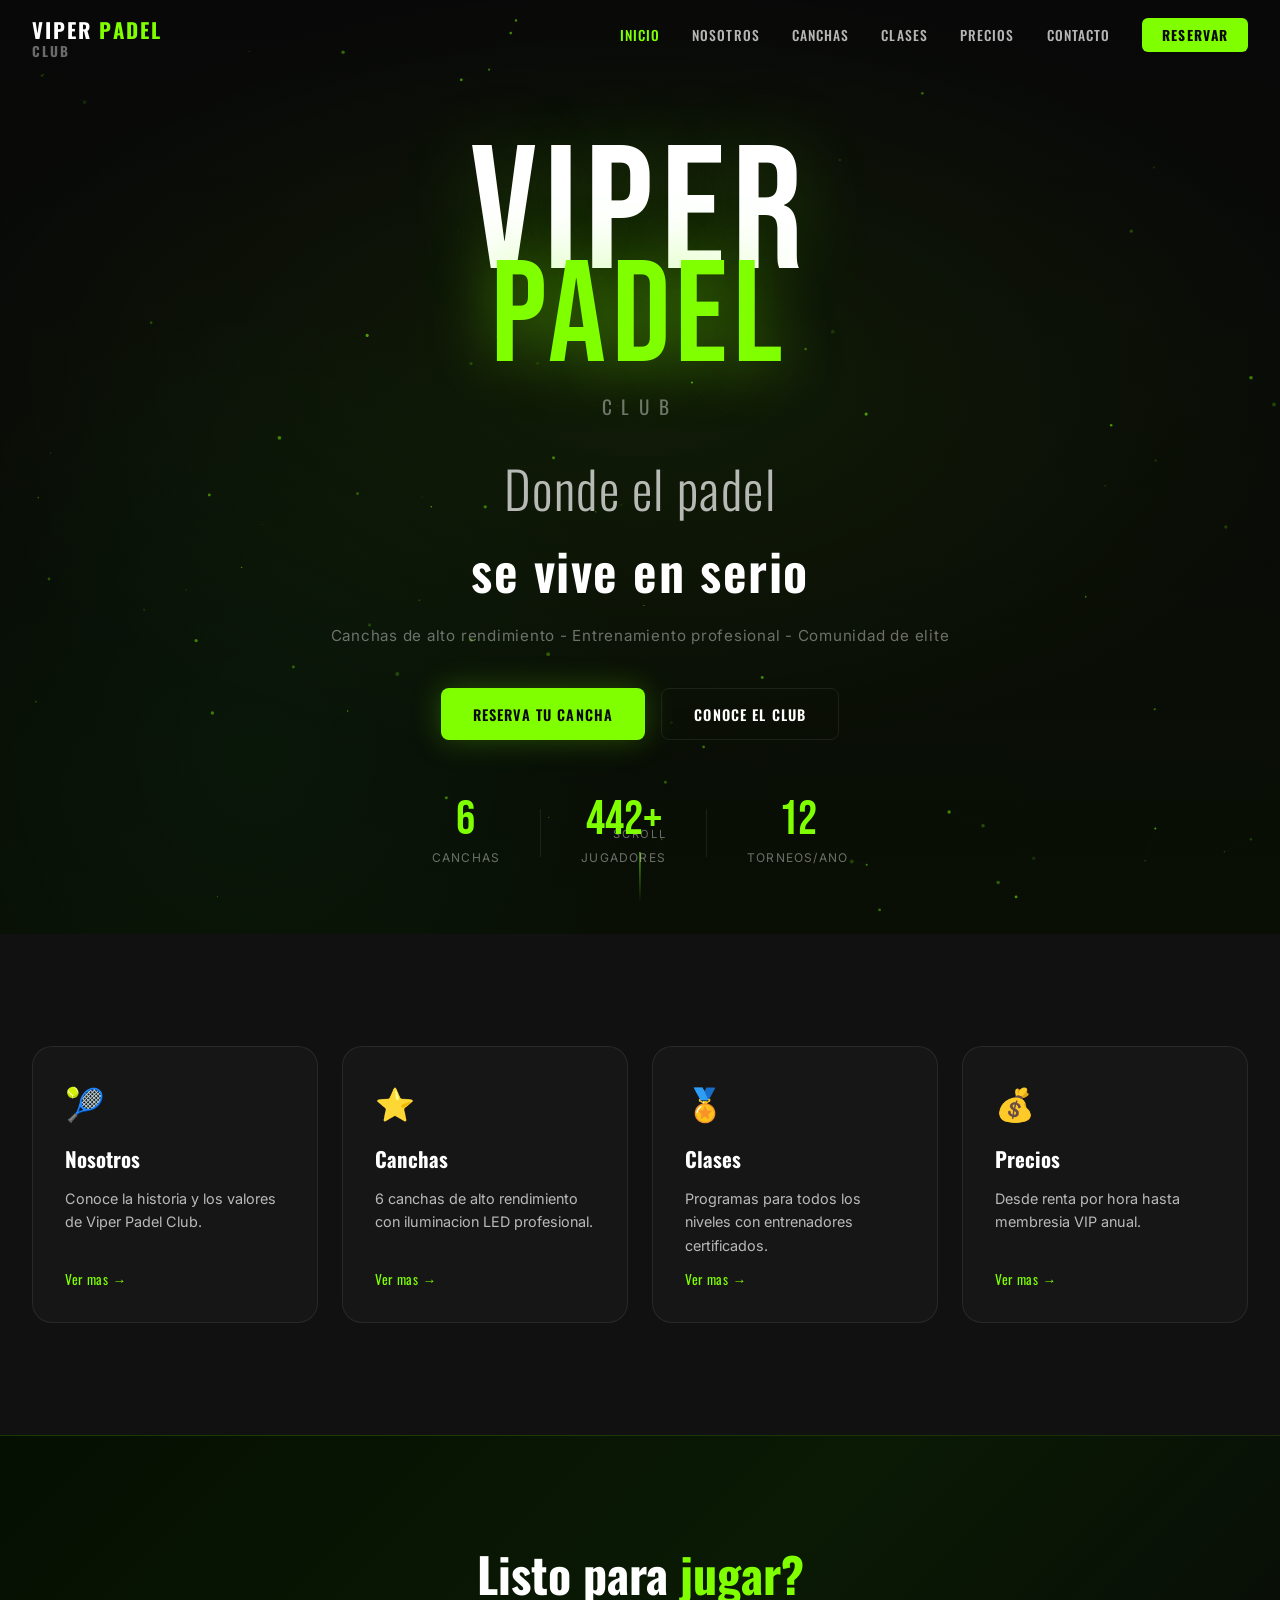
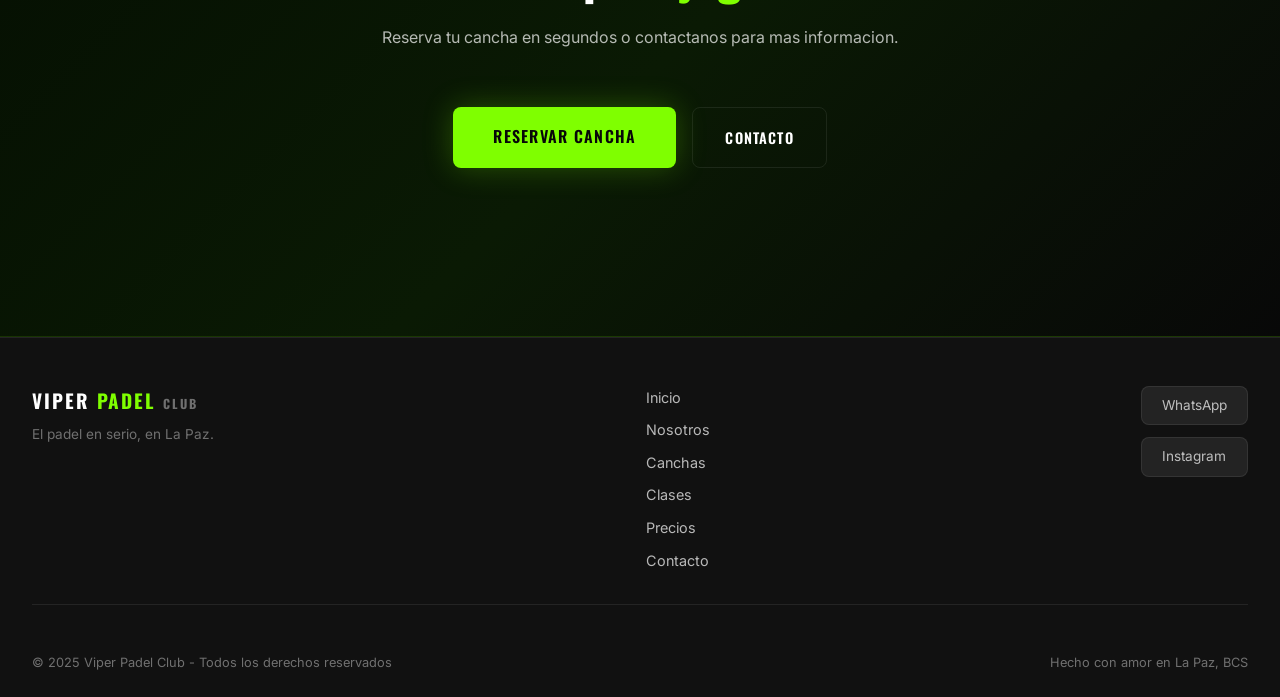
==== docs/index.html @ b4f86f29 "mover a docs para GitHub Pages" ====
<!DOCTYPE html>
<html lang="es">
<head>
  <meta charset="UTF-8" />
  <meta name="viewport" content="width=device-width, initial-scale=1.0" />
  <title>Viper Padel Club</title>
  <link rel="preconnect" href="https://fonts.googleapis.com" />
  <link rel="preconnect" href="https://fonts.gstatic.com" crossorigin />
  <link href="https://fonts.googleapis.com/css2?family=Bebas+Neue&family=Oswald:wght@300;400;500;600;700&family=Inter:wght@300;400;500;600&display=swap" rel="stylesheet" />
  <link rel="stylesheet" href="css/styles.css" />
</head>
<body>

  <!-- NAVBAR -->
  <nav class="navbar" id="navbar">
    <div class="nav-container">
      <a href="index.html" class="nav-logo">
        <span class="logo-text">VIPER <em>PADEL</em> <small>CLUB</small></span>
      </a>
      <button class="nav-toggle" id="navToggle" aria-label="Menu">
        <span></span><span></span><span></span>
      </button>
      <ul class="nav-links" id="navLinks">
        <li><a href="index.html" class="active">Inicio</a></li>
        <li><a href="nosotros.html">Nosotros</a></li>
        <li><a href="canchas.html">Canchas</a></li>
        <li><a href="clases.html">Clases</a></li>
        <li><a href="precios.html">Precios</a></li>
        <li><a href="contacto.html">Contacto</a></li>
        <li><a href="reservar.html" class="nav-cta">Reservar</a></li>
      </ul>
    </div>
  </nav>

  <!-- HERO -->
  <section class="hero" id="hero">
    <div class="hero-bg"></div>
    <div class="hero-particles" id="particles"></div>
    <div class="hero-content">
      <div class="hero-logo">
        <div class="hero-logo-text">
          <span class="viper">VIPER</span>
          <span class="padel">PADEL</span>
          <span class="club-label">CLUB</span>
        </div>
      </div>
      <h1 class="hero-title">Donde el padel<br /><em>se vive en serio</em></h1>
      <p class="hero-sub">Canchas de alto rendimiento - Entrenamiento profesional - Comunidad de elite</p>
      <div class="hero-actions">
        <a href="reservar.html" class="btn btn-primary">Reserva tu cancha</a>
        <a href="nosotros.html" class="btn btn-ghost">Conoce el club</a>
      </div>
      <div class="hero-stats">
        <div class="stat"><span class="stat-n">6</span><span class="stat-l">Canchas</span></div>
        <div class="stat-divider"></div>
        <div class="stat"><span class="stat-n">500+</span><span class="stat-l">Jugadores</span></div>
        <div class="stat-divider"></div>
        <div class="stat"><span class="stat-n">12</span><span class="stat-l">Torneos/ano</span></div>
      </div>
    </div>
    <a href="nosotros.html" class="hero-scroll">
      <span>Scroll</span>
      <div class="scroll-line"></div>
    </a>
  </section>

  <!-- QUICK SECTIONS -->
  <section class="section section-dark">
    <div class="container">
      <div class="quick-grid">
        <a href="nosotros.html" class="quick-card" data-animate>
          <div class="quick-icon">&#127934;</div>
          <h3>Nosotros</h3>
          <p>Conoce la historia y los valores de Viper Padel Club.</p>
          <span class="quick-link">Ver mas &rarr;</span>
        </a>
        <a href="canchas.html" class="quick-card" data-animate>
          <div class="quick-icon">&#11088;</div>
          <h3>Canchas</h3>
          <p>6 canchas de alto rendimiento con iluminacion LED profesional.</p>
          <span class="quick-link">Ver mas &rarr;</span>
        </a>
        <a href="clases.html" class="quick-card" data-animate>
          <div class="quick-icon">&#127941;</div>
          <h3>Clases</h3>
          <p>Programas para todos los niveles con entrenadores certificados.</p>
          <span class="quick-link">Ver mas &rarr;</span>
        </a>
        <a href="precios.html" class="quick-card" data-animate>
          <div class="quick-icon">&#128176;</div>
          <h3>Precios</h3>
          <p>Desde renta por hora hasta membresia VIP anual.</p>
          <span class="quick-link">Ver mas &rarr;</span>
        </a>
      </div>
    </div>
  </section>

  <!-- CTA -->
  <section class="section section-accent">
    <div class="container" style="text-align:center">
      <h2 class="section-title centered" data-animate>Listo para <em>jugar?</em></h2>
      <p class="section-sub centered" data-animate>Reserva tu cancha en segundos o contactanos para mas informacion.</p>
      <div class="hero-actions" data-animate>
        <a href="reservar.html" class="btn btn-primary btn-lg">Reservar cancha</a>
        <a href="contacto.html" class="btn btn-ghost">Contacto</a>
      </div>
    </div>
  </section>

  <!-- FOOTER -->
  <footer class="footer">
    <div class="container">
      <div class="footer-top">
        <div class="footer-brand">
          <div class="footer-logo-text">VIPER <em>PADEL</em> <small>CLUB</small></div>
          <p>El padel en serio, en La Paz.</p>
        </div>
        <div class="footer-links">
          <a href="index.html">Inicio</a>
          <a href="nosotros.html">Nosotros</a>
          <a href="canchas.html">Canchas</a>
          <a href="clases.html">Clases</a>
          <a href="precios.html">Precios</a>
          <a href="contacto.html">Contacto</a>
        </div>
        <div class="footer-social">
          <a href="https://wa.me/526122136456" target="_blank" class="social-btn">WhatsApp</a>
          <a href="https://www.instagram.com/viper_padelclublpz/" target="_blank" class="social-btn">Instagram</a>
        </div>
      </div>
      <div class="footer-bottom">
        <span>&copy; 2025 Viper Padel Club - Todos los derechos reservados</span>
        <span>Hecho con amor en La Paz, BCS</span>
      </div>
    </div>
  </footer>

  <script src="js/main.js"></script>
</body>
</html>
---- docs/css/styles.css ----
/* ═══════════════════════════════════════════════════════════════
   VIPER PÁDEL CLUB — CSS
   Paleta: Negro profundo + Verde neón + Blanco
   ═══════════════════════════════════════════════════════════════ */

:root {
  --black:       #080808;
  --black-2:     #111111;
  --black-3:     #1a1a1a;
  --card-bg:     #161616;
  --border:      rgba(255,255,255,0.08);
  --green:       #7FFF00;
  --green-dim:   #5abf00;
  --green-glow:  rgba(127,255,0,0.18);
  --green-glow2: rgba(127,255,0,0.06);
  --white:       #ffffff;
  --white-70:    rgba(255,255,255,0.70);
  --white-40:    rgba(255,255,255,0.40);
  --white-15:    rgba(255,255,255,0.08);
  --font-display: 'Bebas Neue', sans-serif;
  --font-title:   'Oswald', sans-serif;
  --font-body:    'Inter', sans-serif;
  --radius:       12px;
  --radius-lg:    20px;
  --transition:   0.3s cubic-bezier(.4,0,.2,1);
  --nav-h:        72px;
}

*, *::before, *::after { box-sizing: border-box; margin: 0; padding: 0; }

html { scroll-behavior: smooth; }

body {
  background: var(--black);
  color: var(--white);
  font-family: var(--font-body);
  line-height: 1.6;
  overflow-x: hidden;
}

/* ── Scrollbar ── */
::-webkit-scrollbar { width: 6px; }
::-webkit-scrollbar-track { background: var(--black-2); }
::-webkit-scrollbar-thumb { background: var(--green-dim); border-radius: 99px; }

/* ══════════════════════════════════
   NAVBAR
══════════════════════════════════ */
.navbar {
  position: fixed; top: 0; left: 0; right: 0; z-index: 999;
  height: var(--nav-h);
  display: flex; align-items: center;
  background: transparent;
  transition: background var(--transition), backdrop-filter var(--transition);
}
.navbar.scrolled {
  background: rgba(8,8,8,0.95);
  backdrop-filter: blur(20px);
  border-bottom: 1px solid var(--border);
}
.nav-container {
  width: 100%; max-width: 1280px;
  margin: 0 auto; padding: 0 2rem;
  display: flex; align-items: center; justify-content: space-between;
}
.nav-logo { text-decoration: none; }
.logo-text {
  font-family: var(--font-title);
  font-size: 1.3rem; font-weight: 700; letter-spacing: .1em;
  color: var(--white);
}
.logo-text em { color: var(--green); font-style: normal; }
.logo-text small { font-size: .65em; color: var(--white-40); display: block; line-height: 1; margin-top: -2px; }

.nav-links { list-style: none; display: flex; align-items: center; gap: 2rem; }
.nav-links a {
  font-family: var(--font-title);
  font-size: .85rem; font-weight: 500; letter-spacing: .08em;
  text-decoration: none; color: var(--white-70);
  text-transform: uppercase;
  transition: color var(--transition);
}
.nav-links a:hover { color: var(--green); }
.nav-cta {
  background: var(--green) !important;
  color: var(--black) !important;
  padding: .45rem 1.25rem;
  border-radius: 6px;
  font-weight: 700 !important;
  transition: opacity var(--transition) !important;
}
.nav-cta:hover { opacity: .85; }
.nav-links a.active { color: var(--green); }

.nav-toggle { display: none; background: none; border: none; cursor: pointer; padding: 4px; flex-direction: column; gap: 5px; }
.nav-toggle span { display: block; width: 24px; height: 2px; background: var(--white); border-radius: 2px; transition: var(--transition); }

/* ══════════════════════════════════
   HERO
══════════════════════════════════ */
.hero {
  position: relative; min-height: 100vh;
  display: flex; align-items: center; justify-content: center;
  overflow: hidden;
}
.hero-bg {
  position: absolute; inset: 0;
  background:
    radial-gradient(ellipse 80% 60% at 50% 40%, rgba(127,255,0,0.07) 0%, transparent 70%),
    radial-gradient(ellipse 50% 80% at 20% 80%, rgba(0,255,80,0.04) 0%, transparent 60%),
    linear-gradient(180deg, var(--black) 0%, #090f05 100%);
}
.hero-particles {
  position: absolute; inset: 0; pointer-events: none;
}
.hero-content {
  position: relative; z-index: 2;
  text-align: center; padding: 8rem 2rem 4rem;
  max-width: 900px;
}
.hero-logo { margin-bottom: 2rem; }
.hero-logo-text {
  display: flex; flex-direction: column; align-items: center;
  line-height: 1;
}
.hero-logo-text .viper {
  font-family: var(--font-display);
  font-size: clamp(5rem, 14vw, 11rem);
  color: var(--white);
  letter-spacing: .04em;
  text-shadow: 0 0 80px var(--green-glow);
}
.hero-logo-text .padel {
  font-family: var(--font-display);
  font-size: clamp(4rem, 12vw, 9rem);
  color: var(--green);
  letter-spacing: .04em;
  margin-top: -.4em;
  text-shadow: 0 0 60px rgba(127,255,0,0.5);
}
.hero-logo-text .club-label {
  font-family: var(--font-title);
  font-size: clamp(.8rem, 2vw, 1.2rem);
  letter-spacing: .5em;
  color: var(--white-40);
  text-transform: uppercase;
  margin-top: .4rem;
}
.hero-logo-img { max-width: min(420px, 80vw); filter: drop-shadow(0 0 40px var(--green-glow)); }

.hero-title {
  font-family: var(--font-title);
  font-size: clamp(2rem, 4.5vw, 3.2rem);
  font-weight: 300; letter-spacing: .03em;
  color: var(--white-70); margin: 1rem 0 .75rem;
}
.hero-title em { color: var(--white); font-style: normal; font-weight: 600; }
.hero-sub { color: var(--white-40); font-size: .95rem; letter-spacing: .05em; margin-bottom: 2.5rem; }
.hero-actions { display: flex; gap: 1rem; justify-content: center; flex-wrap: wrap; margin-bottom: 3.5rem; }

.hero-stats {
  display: flex; align-items: center; justify-content: center; gap: 2.5rem;
  flex-wrap: wrap;
}
.stat { text-align: center; }
.stat-n {
  display: block;
  font-family: var(--font-display); font-size: 3rem; color: var(--green);
  line-height: 1;
}
.stat-l { font-size: .75rem; color: var(--white-40); letter-spacing: .1em; text-transform: uppercase; }
.stat-divider { width: 1px; height: 3rem; background: var(--border); }

.hero-scroll {
  position: absolute; bottom: 2rem; left: 50%; transform: translateX(-50%);
  display: flex; flex-direction: column; align-items: center; gap: .5rem;
  text-decoration: none; color: var(--white-40);
  font-size: .7rem; letter-spacing: .15em; text-transform: uppercase;
}
.scroll-line {
  width: 1px; height: 50px;
  background: linear-gradient(var(--green), transparent);
  animation: scrollLine 1.5s ease-in-out infinite;
}
@keyframes scrollLine { 0%,100%{opacity:.2;transform:scaleY(.3)} 50%{opacity:1;transform:scaleY(1)} }

/* ══════════════════════════════════
   BUTTONS
══════════════════════════════════ */
.btn {
  display: inline-flex; align-items: center; gap: .5rem;
  font-family: var(--font-title); font-weight: 600; font-size: .9rem;
  letter-spacing: .08em; text-transform: uppercase;
  padding: .85rem 2rem; border-radius: 8px;
  text-decoration: none; border: none; cursor: pointer;
  transition: all var(--transition); white-space: nowrap;
}
.btn-primary {
  background: var(--green); color: var(--black);
  box-shadow: 0 0 30px rgba(127,255,0,0.25);
}
.btn-primary:hover { background: #9fff2a; box-shadow: 0 0 50px rgba(127,255,0,0.45); transform: translateY(-2px); }
.btn-ghost {
  background: transparent; color: var(--white);
  border: 1px solid var(--border);
}
.btn-ghost:hover { border-color: var(--green); color: var(--green); }
.btn-outline {
  background: transparent; color: var(--green);
  border: 1.5px solid var(--green);
}
.btn-outline:hover { background: var(--green); color: var(--black); }
.btn-lg { padding: 1.1rem 2.5rem; font-size: 1rem; }
.btn-full { width: 100%; justify-content: center; }

/* ══════════════════════════════════
   SECTIONS — BASE
══════════════════════════════════ */
.section { padding: 7rem 0; }
.section-dark { background: var(--black-2); }
.section-accent {
  background: linear-gradient(135deg, #050f02 0%, #0a1a04 50%, var(--black) 100%);
  border-top: 1px solid rgba(127,255,0,0.15);
  border-bottom: 1px solid rgba(127,255,0,0.15);
}
.container { max-width: 1280px; margin: 0 auto; padding: 0 2rem; }
.section-label {
  font-family: var(--font-title); font-size: .75rem; font-weight: 500;
  letter-spacing: .25em; color: var(--green); text-transform: uppercase;
  margin-bottom: 1rem;
}
.section-title {
  font-family: var(--font-title); font-size: clamp(2rem, 4vw, 3rem);
  font-weight: 700; line-height: 1.1; margin-bottom: 1.5rem;
}
.section-title em { color: var(--green); font-style: normal; }
.section-title.centered { text-align: center; }
.section-sub { color: var(--white-70); font-size: 1rem; max-width: 600px; margin-bottom: 3.5rem; }
.section-sub.centered { text-align: center; margin-left: auto; margin-right: auto; }

/* ══════════════════════════════════
   PAGE HEADER (subpages)
══════════════════════════════════ */
.page-header {
  padding: calc(var(--nav-h) + 4rem) 0 3rem;
  background: linear-gradient(180deg, var(--black) 0%, var(--black-2) 100%);
  border-bottom: 1px solid var(--border);
}
.page-header-title {
  font-family: var(--font-title); font-size: clamp(2.5rem, 5vw, 3.5rem);
  font-weight: 700; line-height: 1.1; margin-bottom: 1rem;
}
.page-header-title em { color: var(--green); font-style: normal; }
.page-header-sub { color: var(--white-70); font-size: 1.05rem; max-width: 600px; }

/* ══════════════════════════════════
   VALUES GRID (nosotros)
══════════════════════════════════ */
.values-grid {
  display: grid; grid-template-columns: repeat(4, 1fr); gap: 1.5rem;
  margin-top: 2.5rem;
}
.value-card {
  background: var(--card-bg); border: 1px solid var(--border);
  border-radius: var(--radius-lg); padding: 2rem;
  transition: all var(--transition);
}
.value-card:hover { border-color: rgba(127,255,0,0.3); transform: translateY(-4px); }
.value-number {
  font-family: var(--font-display); font-size: 2.5rem; color: var(--green);
  line-height: 1; margin-bottom: 1rem;
}
.value-card h3 { font-family: var(--font-title); font-size: 1.2rem; margin-bottom: .75rem; }
.value-card p { color: var(--white-70); font-size: .9rem; }

/* ══════════════════════════════════
   QUICK GRID (homepage)
══════════════════════════════════ */
.quick-grid {
  display: grid; grid-template-columns: repeat(4, 1fr); gap: 1.5rem;
}
.quick-card {
  background: var(--card-bg); border: 1px solid var(--border);
  border-radius: var(--radius-lg); padding: 2rem;
  text-decoration: none; color: var(--white);
  transition: all var(--transition);
  display: flex; flex-direction: column; gap: .75rem;
}
.quick-card:hover { border-color: rgba(127,255,0,0.3); transform: translateY(-4px); }
.quick-icon { font-size: 2rem; }
.quick-card h3 { font-family: var(--font-title); font-size: 1.3rem; }
.quick-card p { color: var(--white-70); font-size: .9rem; flex: 1; }
.quick-link { color: var(--green); font-family: var(--font-title); font-size: .85rem; letter-spacing: .05em; }

/* ══════════════════════════════════
   ABOUT
══════════════════════════════════ */
.about-grid {
  display: grid; grid-template-columns: 1fr 1fr; gap: 5rem;
  align-items: center;
}
.about-text p { color: var(--white-70); margin-bottom: 1.25rem; }
.about-badges { display: flex; flex-wrap: wrap; gap: .75rem; margin-top: 2rem; }
.badge {
  background: var(--white-15); border: 1px solid var(--border);
  padding: .4rem 1rem; border-radius: 999px;
  font-size: .8rem; font-family: var(--font-title); letter-spacing: .05em;
  transition: border-color var(--transition);
}
.badge:hover { border-color: var(--green); color: var(--green); }
.about-visual { position: relative; }
.about-card-big {
  border-radius: var(--radius-lg); overflow: hidden;
  border: 1px solid var(--border); aspect-ratio: 4/3;
}
.about-img-placeholder, .img-placeholder-content {
  width: 100%; height: 100%;
  background: var(--card-bg);
  display: flex; flex-direction: column; align-items: center; justify-content: center;
  gap: .5rem; color: var(--white-40);
}
.placeholder-icon { font-size: 3rem; }
.about-float-card {
  position: absolute; bottom: -1.5rem; left: -2rem;
  background: var(--green); color: var(--black);
  padding: 1rem 1.5rem; border-radius: var(--radius);
  display: flex; align-items: center; gap: 1rem;
  box-shadow: 0 12px 40px rgba(127,255,0,0.3);
}
.about-float-card strong { display: block; font-family: var(--font-title); font-weight: 700; }
.about-float-card span { font-size: .8rem; }
.float-icon { font-size: 2rem; }

/* ══════════════════════════════════
   COURTS
══════════════════════════════════ */
.courts-grid {
  display: grid; grid-template-columns: repeat(3, 1fr); gap: 1.5rem;
  margin-bottom: 3rem;
}
.court-card {
  background: var(--card-bg); border: 1px solid var(--border);
  border-radius: var(--radius-lg); padding: 2rem;
  position: relative; transition: all var(--transition);
}
.court-card:hover { border-color: rgba(127,255,0,0.3); transform: translateY(-4px); }
.court-card.featured {
  border-color: var(--green); box-shadow: 0 0 40px var(--green-glow2);
}
.court-badge {
  position: absolute; top: 1rem; right: 1rem;
  background: var(--green); color: var(--black);
  font-family: var(--font-title); font-size: .7rem; font-weight: 700;
  letter-spacing: .1em; text-transform: uppercase;
  padding: .25rem .75rem; border-radius: 999px;
}
.court-icon { font-size: 2rem; margin-bottom: 1rem; }
.court-card h3 { font-family: var(--font-title); font-size: 1.3rem; margin-bottom: .75rem; }
.court-card p { color: var(--white-70); font-size: .9rem; margin-bottom: 1.25rem; }
.court-features { list-style: none; display: flex; flex-direction: column; gap: .4rem; }
.court-features li { font-size: .85rem; color: var(--white-70); }
.court-features li::first-letter { color: var(--green); }

.amenities {
  display: flex; flex-wrap: wrap; gap: 1rem; justify-content: center;
  border-top: 1px solid var(--border); padding-top: 2.5rem;
}
.amenity {
  background: var(--card-bg); border: 1px solid var(--border);
  padding: .75rem 1.5rem; border-radius: 999px;
  font-size: .85rem; font-family: var(--font-title); letter-spacing: .05em;
  display: flex; align-items: center; gap: .5rem;
  transition: all var(--transition);
}
.amenity:hover { border-color: var(--green); color: var(--green); }

/* ══════════════════════════════════
   PROGRAMS / CLASES
══════════════════════════════════ */
.programs-grid {
  display: grid; grid-template-columns: repeat(3, 1fr); gap: 1.5rem;
  margin-bottom: 3rem;
}
.program-card {
  background: var(--card-bg); border: 1px solid var(--border);
  border-radius: var(--radius-lg); padding: 2rem;
  position: relative; transition: all var(--transition);
  display: flex; flex-direction: column; gap: 1rem;
}
.program-card:hover { transform: translateY(-4px); border-color: rgba(127,255,0,0.2); }
.program-card.featured { border-color: var(--green); box-shadow: 0 0 40px var(--green-glow2); }
.program-level {
  font-family: var(--font-title); font-size: .7rem; font-weight: 700;
  letter-spacing: .15em; text-transform: uppercase;
  padding: .25rem .75rem; border-radius: 999px; width: fit-content;
}
.program-level.beginner  { background: rgba(0,200,100,0.15); color: #00c864; border: 1px solid rgba(0,200,100,0.3); }
.program-level.intermediate { background: rgba(127,255,0,0.15); color: var(--green); border: 1px solid rgba(127,255,0,0.3); }
.program-level.advanced  { background: rgba(255,160,0,0.12); color: #ffa000; border: 1px solid rgba(255,160,0,0.3); }
.popular-tag {
  position: absolute; top: 1rem; right: 1rem;
  background: var(--green); color: var(--black);
  font-size: .7rem; font-family: var(--font-title);
  padding: .2rem .7rem; border-radius: 999px;
}
.program-card h3 { font-family: var(--font-title); font-size: 1.4rem; }
.program-card > p { color: var(--white-70); font-size: .9rem; flex: 1; }
.program-details { display: flex; flex-direction: column; gap: .4rem; }
.prog-detail { display: flex; align-items: center; gap: .5rem; font-size: .85rem; color: var(--white-70); }

/* Liga promo */
.liga-promo {
  background: var(--card-bg); border: 1px solid rgba(127,255,0,0.3);
  border-radius: var(--radius-lg); padding: 2.5rem;
  display: flex; align-items: center; justify-content: space-between;
  gap: 2rem; flex-wrap: wrap;
  box-shadow: 0 0 60px var(--green-glow2);
}
.liga-tag {
  font-family: var(--font-title); font-size: .75rem; font-weight: 700;
  letter-spacing: .2em; text-transform: uppercase; color: var(--green);
  margin-bottom: .75rem;
}
.liga-promo-content h3 {
  font-family: var(--font-title); font-size: 1.6rem;
  margin-bottom: .5rem;
}
.liga-promo-content > p { color: var(--white-70); margin-bottom: 1rem; }
.liga-info { display: flex; flex-direction: column; gap: .3rem; }
.liga-info span { font-size: .85rem; color: var(--white-70); }
.liga-urgency { margin-top: 1rem; color: #ffa000; font-size: .85rem; font-weight: 600; }
.liga-promo-cta { display: flex; flex-direction: column; align-items: center; gap: .75rem; }
.liga-contact { font-family: var(--font-title); font-size: 1rem; color: var(--white-40); }

/* ══════════════════════════════════
   PRICING
══════════════════════════════════ */
.pricing-grid {
  display: grid; grid-template-columns: repeat(3, 1fr); gap: 1.5rem;
}
.pricing-card {
  background: var(--card-bg); border: 1px solid var(--border);
  border-radius: var(--radius-lg); padding: 2rem;
  position: relative; transition: all var(--transition);
}
.pricing-card:hover { transform: translateY(-4px); }
.pricing-card.featured { border-color: var(--green); box-shadow: 0 0 50px var(--green-glow2); }
.pricing-popular {
  position: absolute; top: -1px; left: 50%; transform: translateX(-50%);
  background: var(--green); color: var(--black);
  font-family: var(--font-title); font-size: .7rem; font-weight: 700;
  letter-spacing: .1em; padding: .3rem 1.2rem; border-radius: 0 0 8px 8px;
}
.pricing-header { text-align: center; margin-bottom: 2rem; padding-top: .5rem; }
.pricing-icon { font-size: 2.5rem; display: block; margin-bottom: .75rem; }
.pricing-header h3 { font-family: var(--font-title); font-size: 1.2rem; font-weight: 500; color: var(--white-70); }
.pricing-price {
  font-family: var(--font-display);
  font-size: 3.5rem; color: var(--white); line-height: 1;
  margin: .5rem 0 0;
}
.currency { font-size: 1.8rem; vertical-align: super; }
.period { font-size: 1.2rem; color: var(--white-40); }
.pricing-features { list-style: none; display: flex; flex-direction: column; gap: .7rem; margin-bottom: 2rem; }
.pricing-features li { font-size: .9rem; color: var(--white-70); }
.pricing-features li.disabled { color: var(--white-40); text-decoration: line-through; }

/* ══════════════════════════════════
   RESERVAR
══════════════════════════════════ */
.reserve-split { display: grid; grid-template-columns: 1fr 1.2fr; gap: 5rem; align-items: start; }
.reserve-text p { color: var(--white-70); margin-bottom: 2rem; }
.reserve-hours { display: flex; flex-direction: column; gap: 1rem; }
.hour-row { display: flex; justify-content: space-between; align-items: center; padding: 1rem 1.5rem; background: var(--white-15); border-radius: var(--radius); }
.day { font-family: var(--font-title); font-size: .9rem; }
.time { color: var(--green); font-family: var(--font-title); font-size: .95rem; }

.reserve-form {
  background: rgba(0,0,0,0.3); border: 1px solid var(--border);
  border-radius: var(--radius-lg); padding: 2.5rem;
  backdrop-filter: blur(10px);
}
.form-group { display: flex; flex-direction: column; gap: .5rem; margin-bottom: 1.25rem; }
.form-row { display: grid; grid-template-columns: 1fr 1fr; gap: 1rem; }
.form-group label {
  font-family: var(--font-title); font-size: .8rem; font-weight: 500;
  letter-spacing: .1em; text-transform: uppercase; color: var(--white-70);
}
.form-group input,
.form-group select {
  background: var(--white-15); border: 1px solid var(--border);
  border-radius: 8px; padding: .85rem 1rem;
  color: var(--white); font-family: var(--font-body); font-size: .9rem;
  transition: border-color var(--transition); outline: none;
}
.form-group input:focus,
.form-group select:focus { border-color: var(--green); }
.form-group select option { background: var(--black-3); }
.form-note { text-align: center; font-size: .8rem; color: var(--white-40); margin-top: 1rem; }
.form-note a { color: var(--green); }

/* ══════════════════════════════════
   CONTACT
══════════════════════════════════ */
.contact-grid { display: grid; grid-template-columns: 1fr 1.3fr; gap: 3rem; }
.contact-info { display: flex; flex-direction: column; gap: 1rem; }
.contact-card {
  display: flex; align-items: flex-start; gap: 1.25rem;
  background: var(--card-bg); border: 1px solid var(--border);
  border-radius: var(--radius); padding: 1.25rem 1.5rem;
  transition: border-color var(--transition);
}
.contact-card:hover { border-color: rgba(127,255,0,0.25); }
.contact-icon { font-size: 1.5rem; flex-shrink: 0; }
.contact-card strong { font-family: var(--font-title); font-size: .9rem; letter-spacing: .05em; }
.contact-card p { color: var(--white-70); font-size: .9rem; margin-top: .2rem; }
.contact-card a { color: var(--green); text-decoration: none; }
.contact-map {
  border-radius: var(--radius-lg); overflow: hidden;
  border: 1px solid var(--border); min-height: 350px;
}
.map-placeholder {
  width: 100%; height: 100%; min-height: 350px;
  background: var(--card-bg);
  display: flex; flex-direction: column; align-items: center; justify-content: center;
  gap: .5rem; color: var(--white-70);
}
.map-pin { font-size: 3rem; }
.map-placeholder strong { font-family: var(--font-title); font-size: 1.2rem; }
.map-placeholder span { color: var(--white-40); font-size: .9rem; }

/* ══════════════════════════════════
   FOOTER
══════════════════════════════════ */
.footer {
  background: var(--black-2); border-top: 1px solid var(--border);
  padding: 3rem 0 1.5rem;
}
.footer-top {
  display: flex; justify-content: space-between; align-items: flex-start;
  gap: 3rem; flex-wrap: wrap; margin-bottom: 3rem;
  padding-bottom: 2rem; border-bottom: 1px solid var(--border);
}
.footer-logo-text {
  font-family: var(--font-title); font-size: 1.2rem; font-weight: 700;
  letter-spacing: .1em; color: var(--white);
}
.footer-logo-text em { color: var(--green); font-style: normal; }
.footer-logo-text small { font-size: .65em; color: var(--white-40); }
.footer-brand p { color: var(--white-40); font-size: .85rem; margin-top: .5rem; }
.footer-links { display: flex; flex-direction: column; gap: .6rem; }
.footer-links a {
  color: var(--white-70); text-decoration: none; font-size: .9rem;
  transition: color var(--transition);
}
.footer-links a:hover { color: var(--green); }
.footer-social { display: flex; flex-direction: column; gap: .75rem; }
.social-btn {
  display: inline-flex; align-items: center; gap: .5rem;
  background: var(--white-15); border: 1px solid var(--border);
  padding: .5rem 1.25rem; border-radius: 8px;
  color: var(--white-70); text-decoration: none; font-size: .85rem;
  transition: all var(--transition);
}
.social-btn:hover { border-color: var(--green); color: var(--green); }
.footer-bottom {
  display: flex; justify-content: space-between; flex-wrap: wrap; gap: .5rem;
  color: var(--white-40); font-size: .8rem;
}

/* ══════════════════════════════════
   ANIMATIONS
══════════════════════════════════ */
[data-animate] {
  opacity: 0; transform: translateY(30px);
  transition: opacity .7s ease, transform .7s ease;
}
[data-animate].visible {
  opacity: 1; transform: translateY(0);
}

/* ══════════════════════════════════
   RESPONSIVE
══════════════════════════════════ */
@media (max-width: 1024px) {
  .about-grid,
  .reserve-split,
  .contact-grid { grid-template-columns: 1fr; gap: 2.5rem; }
  .about-float-card { left: 0; }
  .courts-grid,
  .programs-grid,
  .pricing-grid { grid-template-columns: 1fr 1fr; }
  .values-grid,
  .quick-grid { grid-template-columns: 1fr 1fr; }
}
@media (max-width: 768px) {
  .nav-links {
    position: fixed; inset: var(--nav-h) 0 0 0;
    background: rgba(8,8,8,0.97); backdrop-filter: blur(20px);
    flex-direction: column; justify-content: center;
    gap: 2rem; font-size: 1.2rem;
    transform: translateX(100%); transition: transform var(--transition);
  }
  .nav-links.open { transform: translateX(0); }
  .nav-toggle { display: flex; }
  .courts-grid,
  .programs-grid,
  .pricing-grid { grid-template-columns: 1fr; }
  .values-grid,
  .quick-grid { grid-template-columns: 1fr; }
  .hero-stats { gap: 1.5rem; }
  .stat-n { font-size: 2rem; }
  .liga-promo { flex-direction: column; }
  .form-row { grid-template-columns: 1fr; }
  .footer-top { flex-direction: column; }
  .footer-bottom { flex-direction: column; text-align: center; }
}
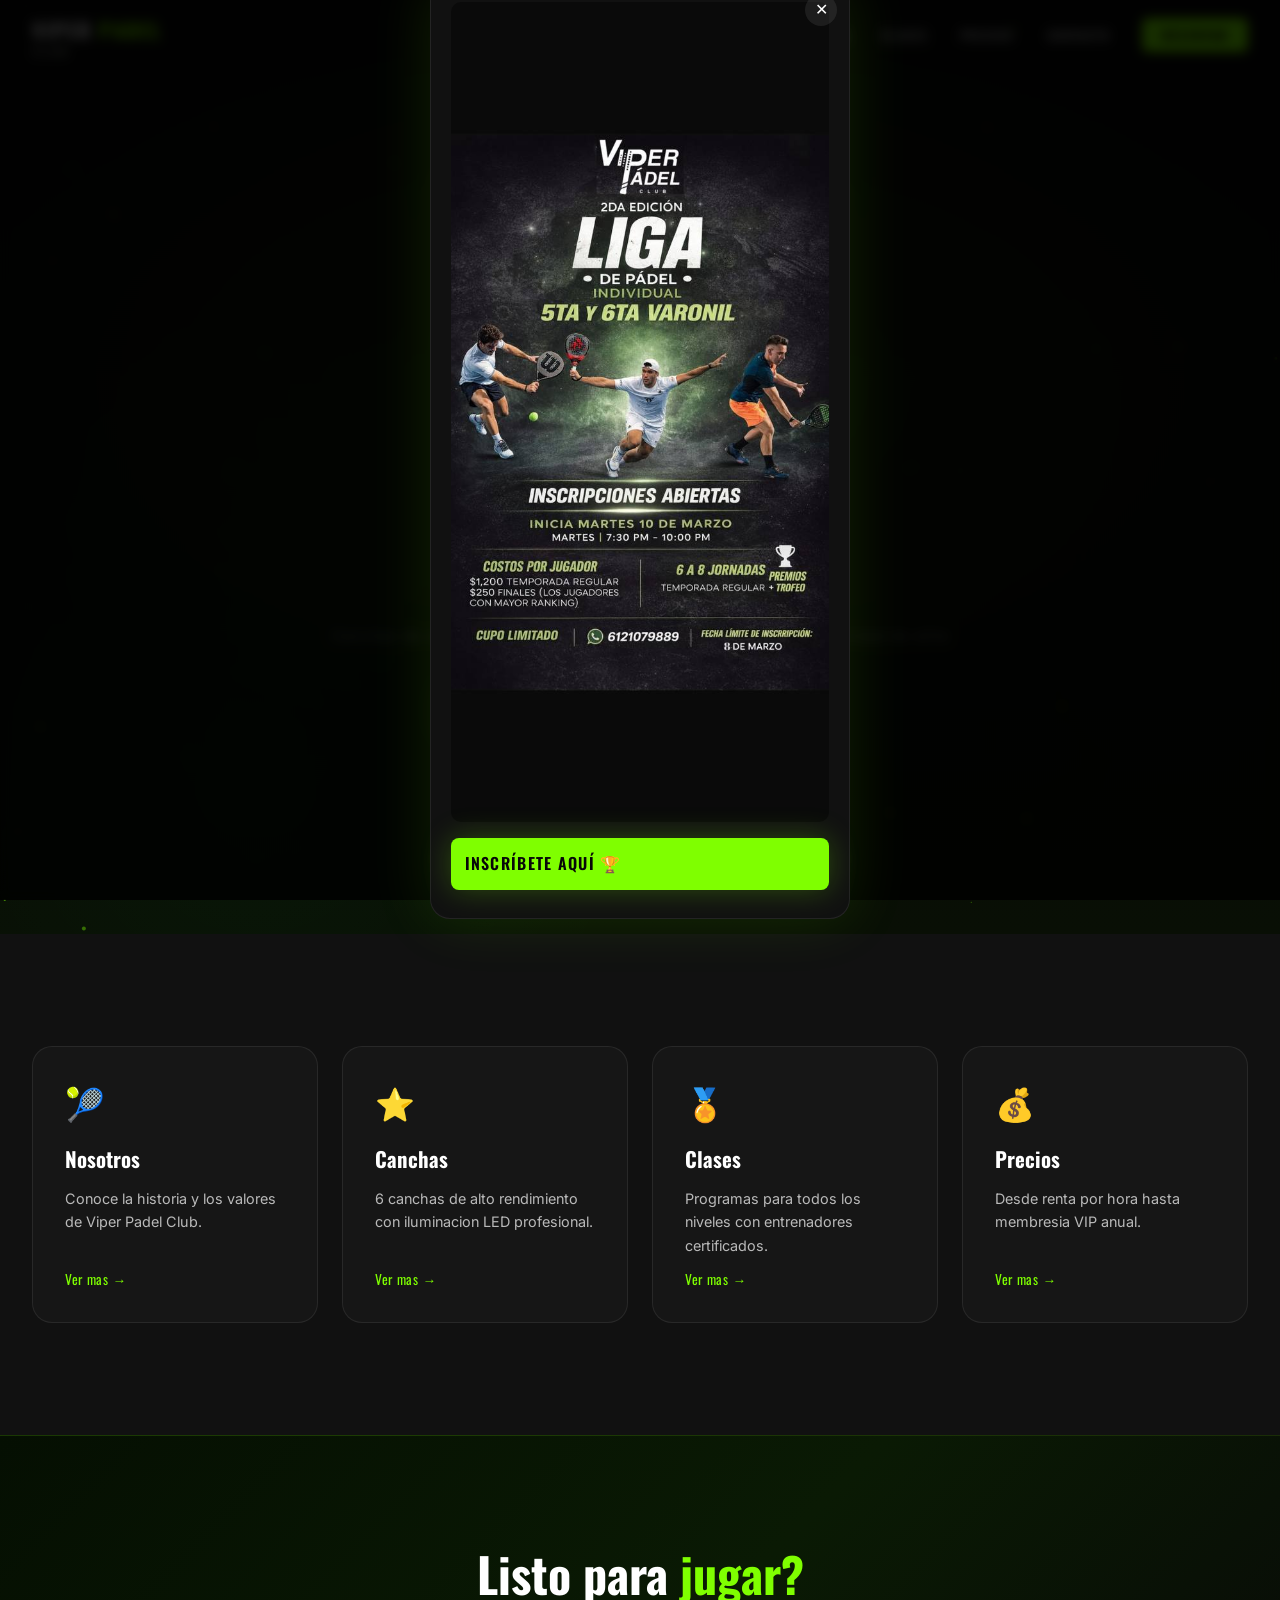
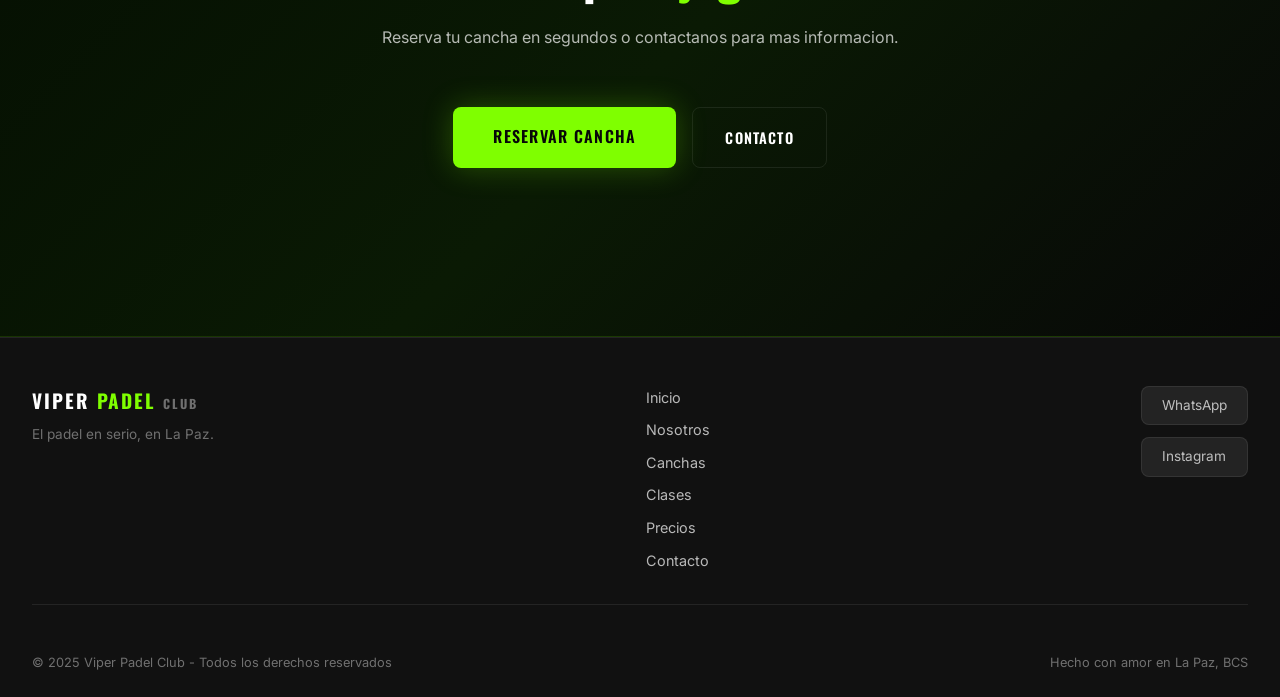
==== commit 314cc0a0: "Popup: Liga de Pádel 2da edición al abrir el inicio" ====
--- a/docs/index.html
+++ b/docs/index.html
@@ -136,6 +136,17 @@
     </div>
   </footer>
 
+  <!-- POPUP LIGA PÁDEL -->
+  <div id="ligaPopup" class="liga-popup-overlay">
+    <div class="liga-popup-box">
+      <button class="liga-popup-close" id="ligaPopupClose" aria-label="Cerrar">✕</button>
+      <img src="assets/liga-padel.jpg" alt="2da Edición Liga de Pádel Individual - Inscripciones Abiertas" class="liga-popup-img" />
+      <a href="https://wa.me/526121079889" target="_blank" class="btn btn-primary liga-popup-btn">
+        Inscríbete aquí 🏆
+      </a>
+    </div>
+  </div>
+
   <script src="js/main.js"></script>
 </body>
 </html>
--- a/docs/css/styles.css
+++ b/docs/css/styles.css
@@ -469,11 +469,30 @@
    RESERVAR
 ══════════════════════════════════ */
 .reserve-split { display: grid; grid-template-columns: 1fr 1.2fr; gap: 5rem; align-items: start; }
-.reserve-text p { color: var(--white-70); margin-bottom: 2rem; }
-.reserve-hours { display: flex; flex-direction: column; gap: 1rem; }
-.hour-row { display: flex; justify-content: space-between; align-items: center; padding: 1rem 1.5rem; background: var(--white-15); border-radius: var(--radius); }
-.day { font-family: var(--font-title); font-size: .9rem; }
-.time { color: var(--green); font-family: var(--font-title); font-size: .95rem; }
+.reserve-text p { color: var(--white-70); margin-bottom: 1rem; }
+
+/* Etiqueta sobre horarios */
+.reserve-hours-label {
+  font-family: var(--font-title); font-size: .8rem; letter-spacing: .12em;
+  text-transform: uppercase; color: var(--white-40); margin-bottom: .6rem;
+}
+
+/* Horarios — solo informativo, sin cursor pointer */
+.reserve-hours { display: flex; flex-direction: column; gap: .75rem; }
+.reserve-hours.info-only .hour-row { cursor: default; pointer-events: none; }
+.hour-row {
+  display: flex; justify-content: space-between; align-items: center;
+  padding: .85rem 1.25rem; background: var(--white-15);
+  border-radius: var(--radius); border-left: 3px solid var(--green-dim);
+}
+.day { font-family: var(--font-title); font-size: .85rem; color: var(--white-70); }
+.time { color: var(--green); font-family: var(--font-title); font-size: .9rem; }
+
+/* Encabezado del formulario */
+.form-header { margin-bottom: 1.75rem; border-bottom: 1px solid var(--border); padding-bottom: 1.25rem; }
+.form-title { font-family: var(--font-title); font-size: 1.6rem; font-weight: 600; margin: .3rem 0 .5rem; }
+.form-title em { color: var(--green); font-style: normal; }
+.form-subtitle { font-size: .85rem; color: var(--white-40); line-height: 1.5; }
 
 .reserve-form {
   background: rgba(0,0,0,0.3); border: 1px solid var(--border);
@@ -614,4 +633,47 @@
   .form-row { grid-template-columns: 1fr; }
   .footer-top { flex-direction: column; }
   .footer-bottom { flex-direction: column; text-align: center; }
-}
+  .liga-popup-box { max-width: 92vw; padding: 1rem 1rem 1.25rem; }
+}
+
+/* ══════════════════════════════════
+   POPUP LIGA PÁDEL
+══════════════════════════════════ */
+.liga-popup-overlay {
+  position: fixed; inset: 0; z-index: 9999;
+  background: rgba(0,0,0,0.82); backdrop-filter: blur(6px);
+  display: flex; align-items: center; justify-content: center;
+  padding: 1rem;
+  opacity: 1; transition: opacity .35s ease;
+}
+.liga-popup-overlay.hidden {
+  opacity: 0; pointer-events: none;
+}
+.liga-popup-box {
+  position: relative; background: var(--black-2);
+  border: 1px solid var(--border); border-radius: var(--radius-lg);
+  padding: 1.25rem 1.25rem 1.75rem;
+  max-width: 420px; width: 100%;
+  box-shadow: 0 0 60px rgba(127,255,0,0.12);
+  display: flex; flex-direction: column; align-items: center; gap: 1rem;
+  animation: popupIn .4s cubic-bezier(.4,0,.2,1);
+}
+@keyframes popupIn {
+  from { transform: scale(.88) translateY(20px); opacity: 0; }
+  to   { transform: scale(1)   translateY(0);    opacity: 1; }
+}
+.liga-popup-img {
+  width: 100%; border-radius: 10px; display: block;
+}
+.liga-popup-close {
+  position: absolute; top: .75rem; right: .75rem;
+  background: rgba(255,255,255,0.08); border: none;
+  color: var(--white); font-size: 1rem; width: 2rem; height: 2rem;
+  border-radius: 50%; cursor: pointer; display: flex;
+  align-items: center; justify-content: center;
+  transition: background var(--transition);
+}
+.liga-popup-close:hover { background: rgba(255,255,255,0.18); }
+.liga-popup-btn {
+  width: 100%; text-align: center; font-size: 1rem; padding: .85rem;
+}
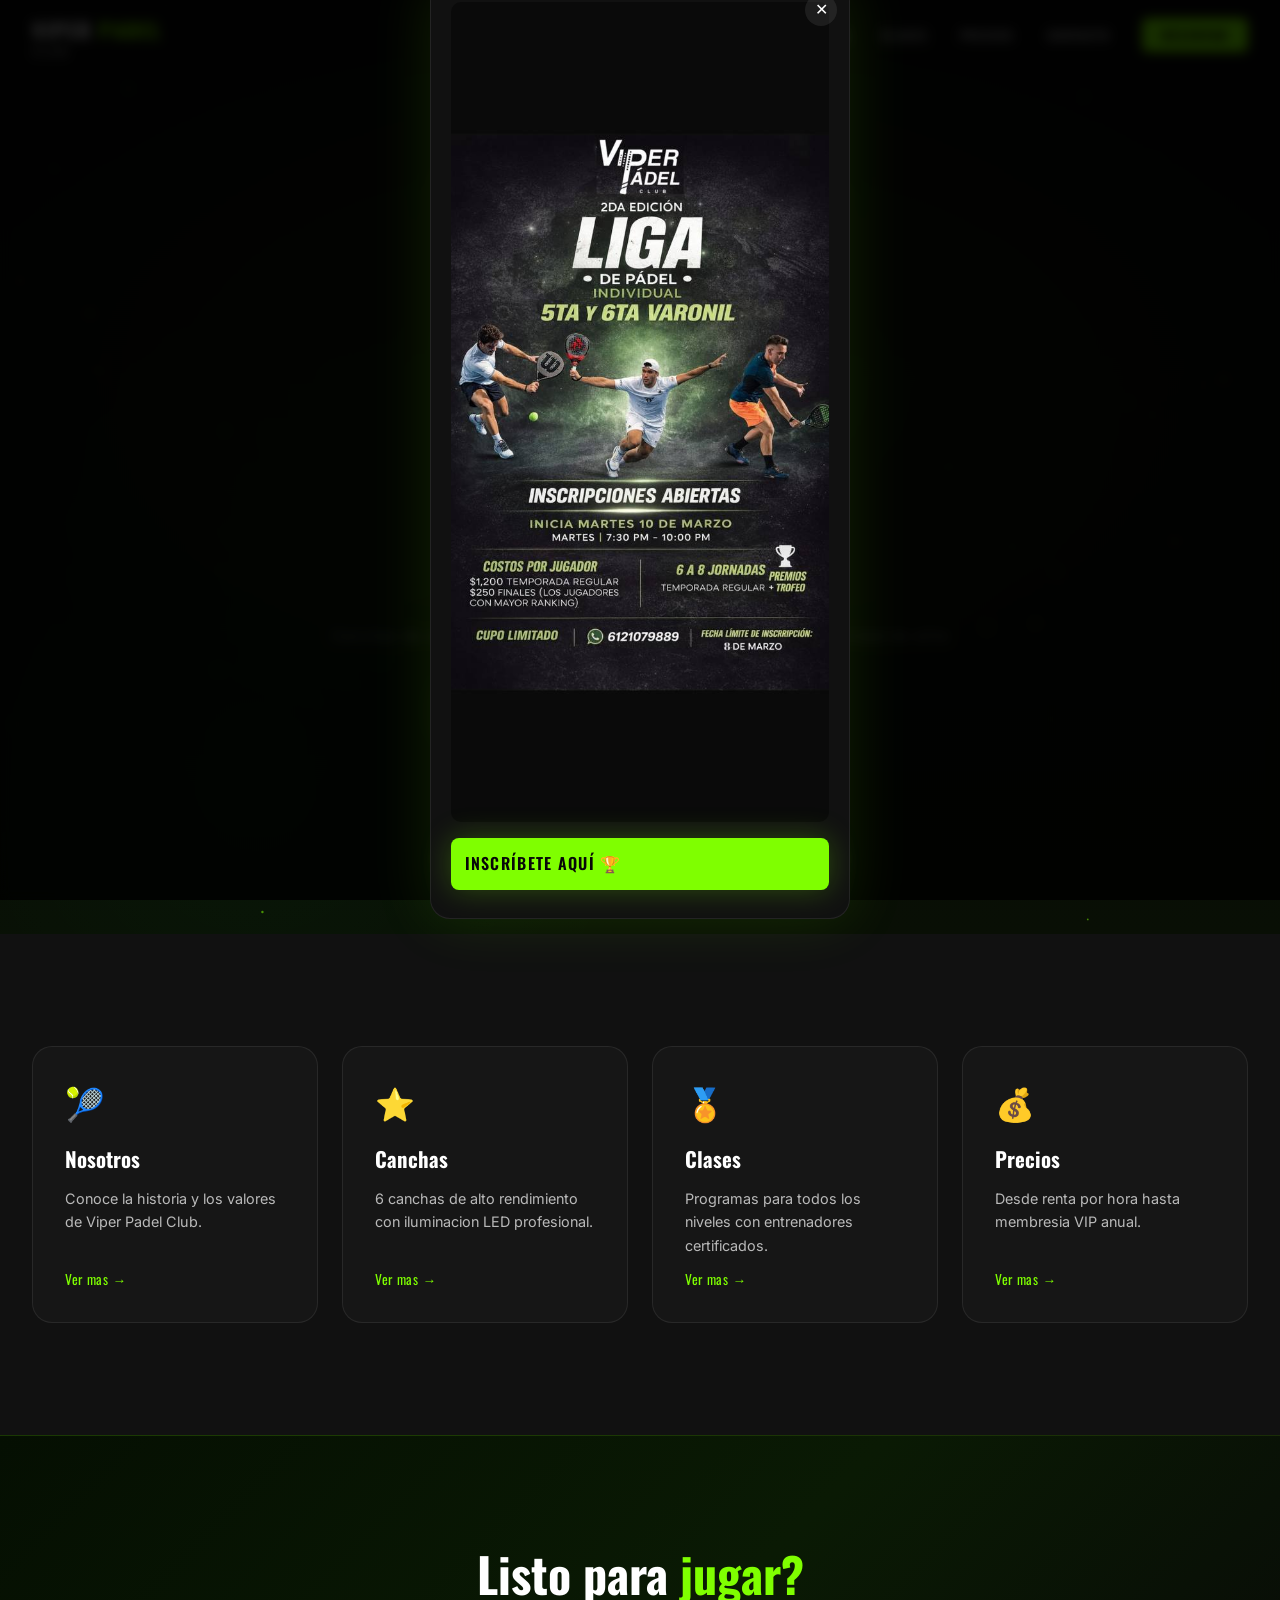
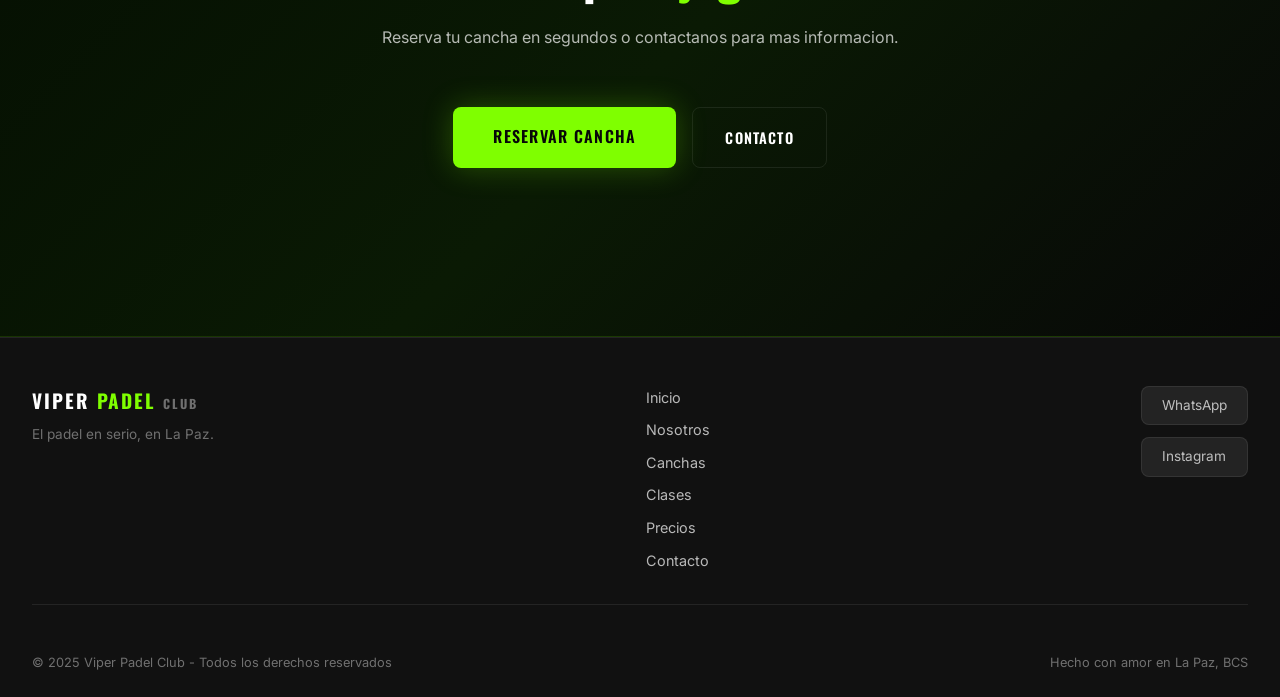
==== commit 9935dafd: "Popup: corregir número WhatsApp al original 6122136456" ====
--- a/docs/index.html
+++ b/docs/index.html
@@ -141,7 +141,7 @@
     <div class="liga-popup-box">
       <button class="liga-popup-close" id="ligaPopupClose" aria-label="Cerrar">✕</button>
       <img src="assets/liga-padel.jpg" alt="2da Edición Liga de Pádel Individual - Inscripciones Abiertas" class="liga-popup-img" />
-      <a href="https://wa.me/526121079889" target="_blank" class="btn btn-primary liga-popup-btn">
+      <a href="https://wa.me/526122136456" target="_blank" class="btn btn-primary liga-popup-btn">
         Inscríbete aquí 🏆
       </a>
     </div>
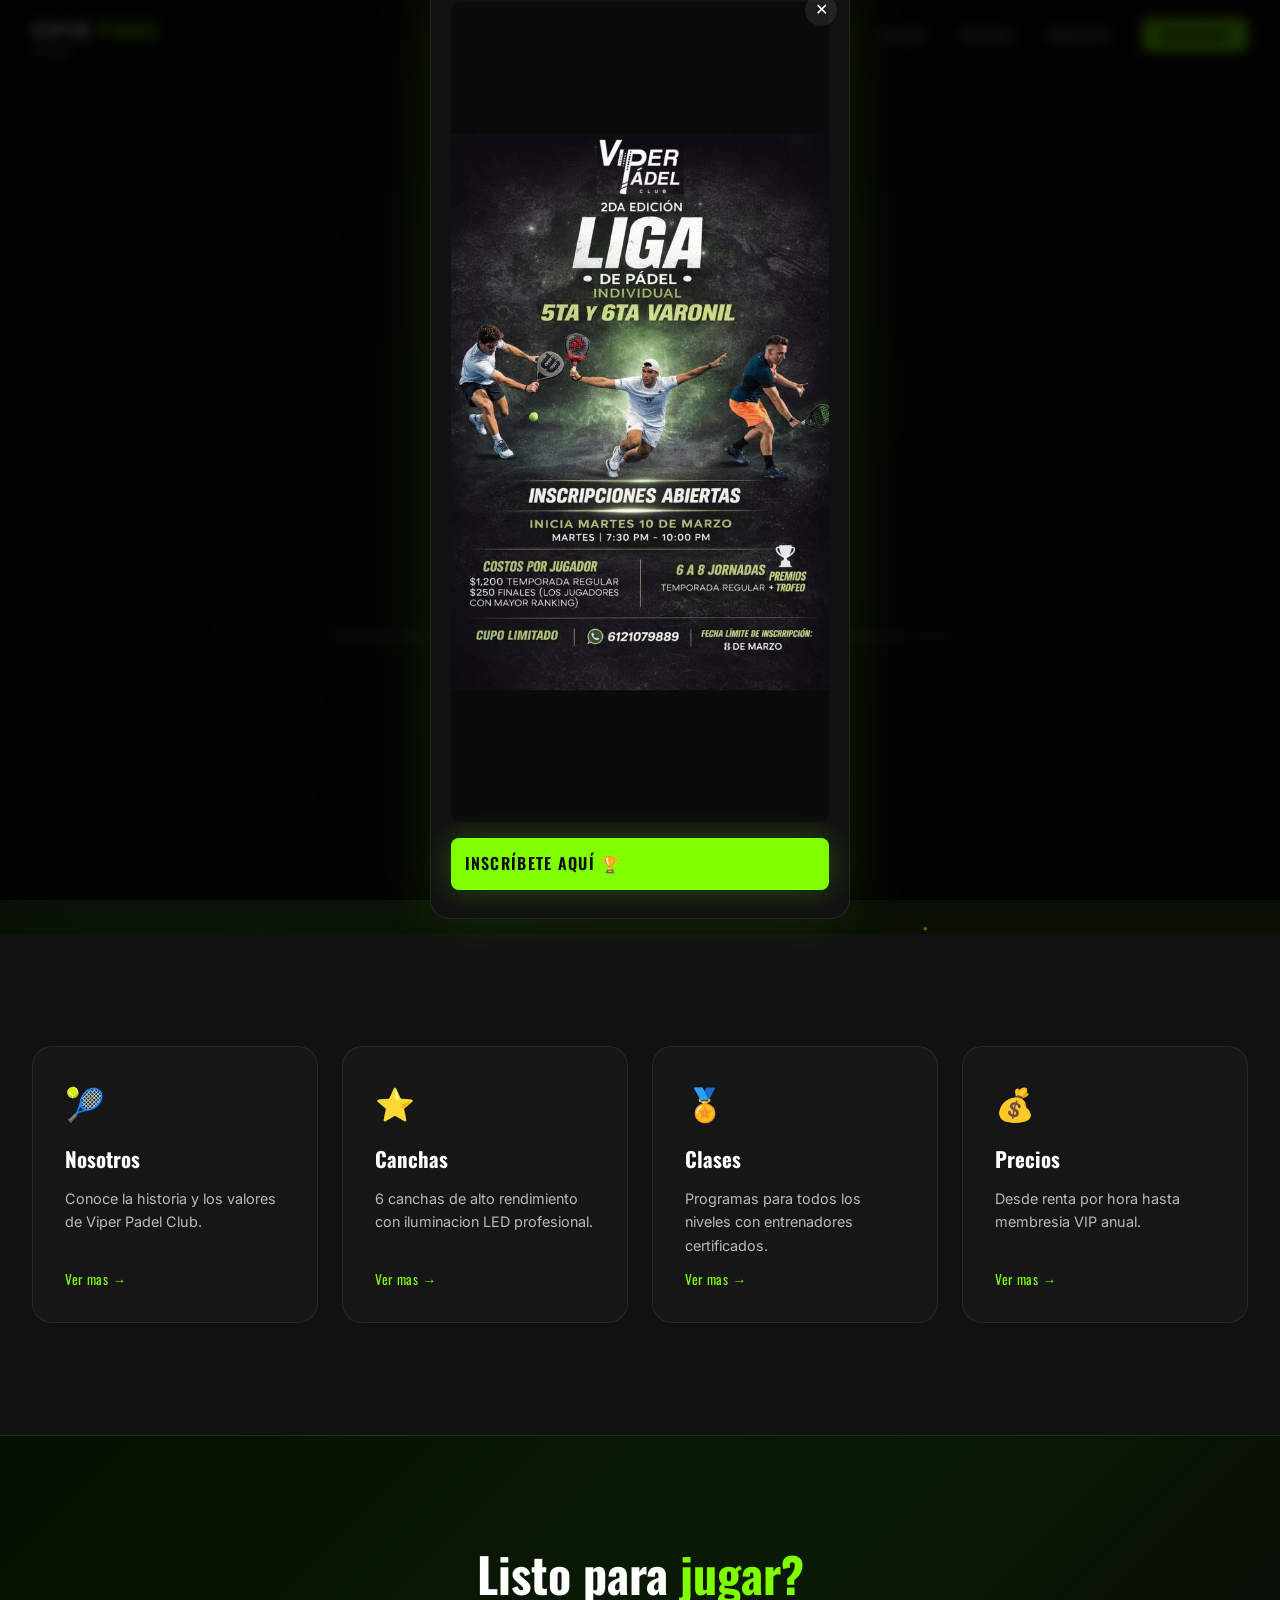
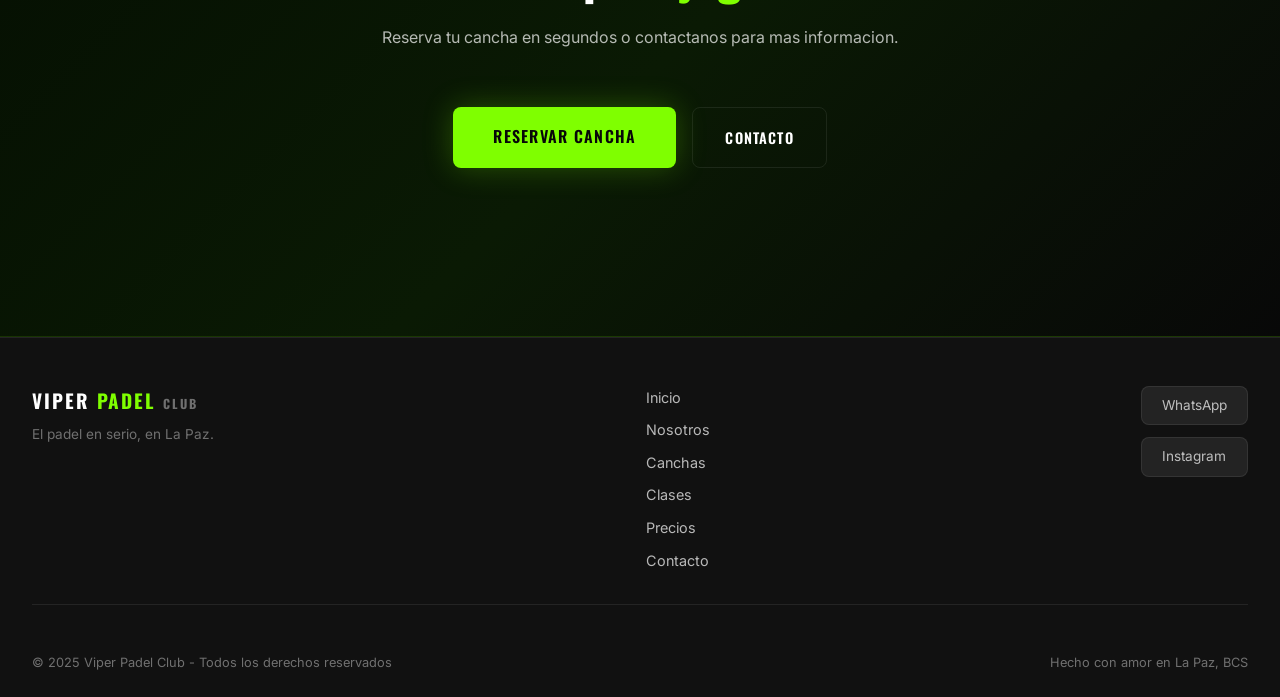
==== commit 76fd79ee: "Popup: botón inscripción apunta a +52 56 3835 7341" ====
--- a/docs/index.html
+++ b/docs/index.html
@@ -141,7 +141,7 @@
     <div class="liga-popup-box">
       <button class="liga-popup-close" id="ligaPopupClose" aria-label="Cerrar">✕</button>
       <img src="assets/liga-padel.jpg" alt="2da Edición Liga de Pádel Individual - Inscripciones Abiertas" class="liga-popup-img" />
-      <a href="https://wa.me/526122136456" target="_blank" class="btn btn-primary liga-popup-btn">
+      <a href="https://wa.me/525638357341" target="_blank" class="btn btn-primary liga-popup-btn">
         Inscríbete aquí 🏆
       </a>
     </div>
